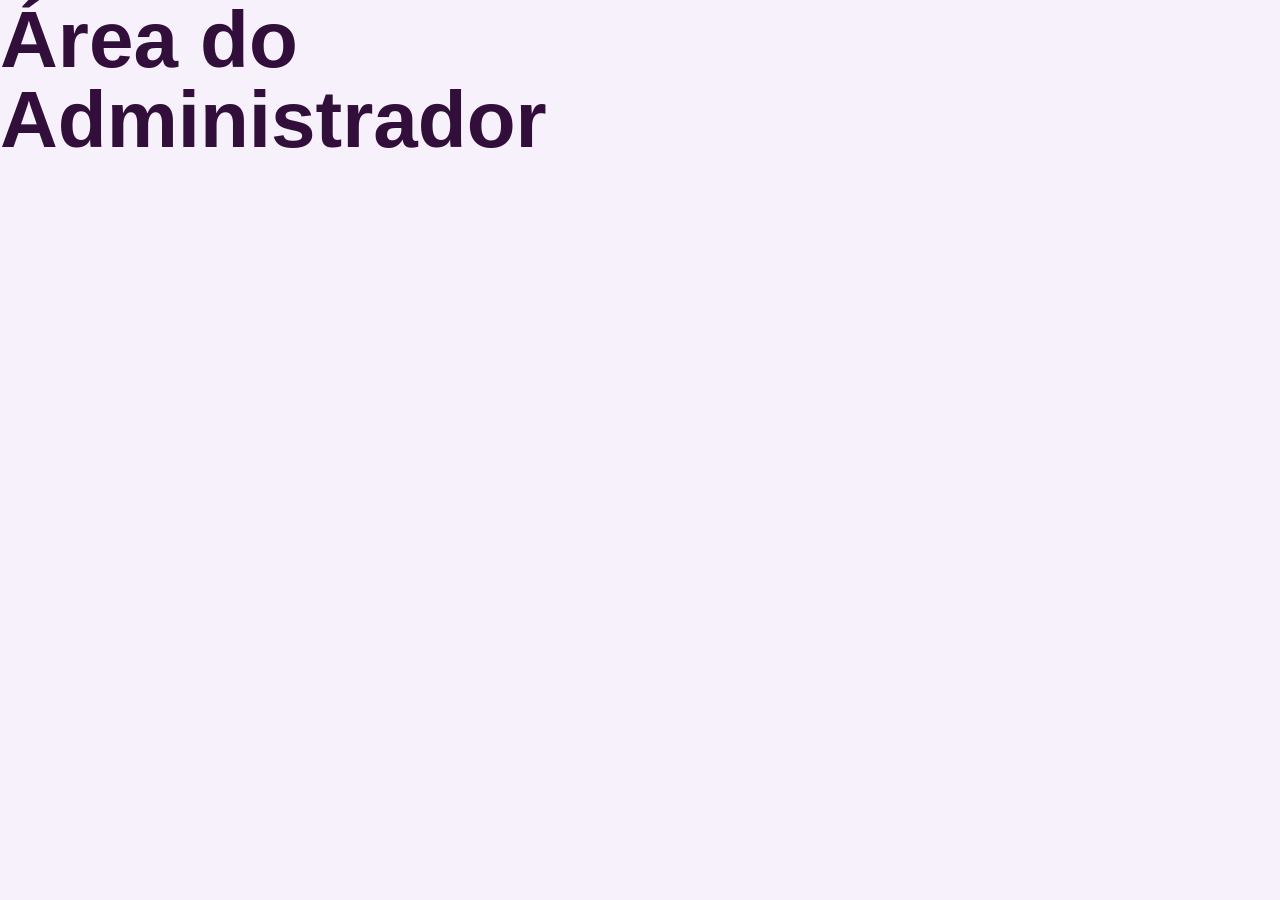
==== view/admin.html @ 0f307b56 "Commit site" ====
<!DOCTYPE html>
<html lang="en">
<head>
    <meta charset="UTF-8">
    <meta name="viewport" content="width=device-width, initial-scale=1.0">
    <link rel="stylesheet" href="../css/style.css">
    <meta http-equiv="refresh" content="5; url=../view/home.html">
    <title>Área do usuário</title>
</head>
<body>
        <section id="dashboard">
            <h1 style="display: flex; justify-self: center;">
            Área do Administrador</h1>
        </section>
</body>
</html>
---- css/style.css ----
/*ELEMENTOS GERAIS*/ 
* {
    font-family: Arial, Helvetica, sans-serif;
    margin: 0;
}
html {
  scroll-behavior: smooth;
}
body{
    background-color: #f7f1fc;
}
h1, h2, h3, h4, h5, p {
    color: #320e3b;
}
h1 {
    font-size: 5rem;
    width: 40vw;
    line-height: 1;
}
a {
    text-decoration: none;
    color: #320e3b;
}
h4 {
    padding-left: 5%;
    text-align: left;
    font-size: 1.25rem;
}
h5 {
    font-size: 1.25rem;
    position: relative;
    z-index: 4;
    padding-left: 5%;
}
p {
    font-size: 1.25rem;
}

/*SEÇÃO INÍCIO*/ 
#cabecalho {
    padding: 3%;
    display: flex;
    justify-content: space-between;
}
#menu {
    margin-top: 1%;
    width: 40vw;
    display: flex;
    justify-content: space-between;
}
#acesso {
    width: 10vw;
    height: 6vh;
    background-color: #dd1155;
    display: flex;
    align-items: center;
    justify-content: space-evenly;
    border-radius: 5vw;
}
#texto-inicio {
    width: 30vw;
    font-size: 1.5rem;
}
#principal {
    padding: 3%;
    padding-left: 8%;
    background-image: url(../img/onda_detalhe.png);
    background-repeat: no-repeat;
    background-size: 20vw 75vh;
    background-position: 0 25vh;
    position: relative;
    height: 85vh;
}

#layout1 {
    position: absolute;
    background-color: #dd1155;
    width: 35vw;
    height: 50vh;
    right: 30vw;
    top: 20vh;
    z-index: 1;
    border-radius: 100vw 0vw 0vw 0vw;
}
#layout2 {
    background-color: #8f1eae;
    width: 40vw;
    height: 105vh;
    right: 0vw;
    top: -20vh;
    z-index: 2;
    border-radius: 100vw 100vw 0vw 0vw;
    position: absolute;
}
#shape_app {
    position: absolute;
    width: 55vw;
    height: 70vh;
    right: 0;
    top: 15vh;
}
#img1_inicio {
    z-index: 3;
    position: absolute;
    display: flex;
    right: 12vw;
    width: 30%;
}
#layout3 {
    position: absolute;
    z-index: 3;
    width: 10vw;
    height: 20vh;
    background-color: #f7f1fc;
    border-radius: 100vw;
    top: 25vh;
    right: 35vw;
    display: flex;
    flex-direction: column;
    justify-content: space-evenly;
    align-items: center;
}
#layout3 p{
    text-align: center;
}

/*SEÇÃO SOBRE*/

#sobre {
    position: relative;
    z-index: 4;
    top: -45vh;
    background-color: #f7f1fc;
    width: 85vw;
    display: flex;
    flex-direction: column;
    justify-self: center;
    border-radius: 5vw;
    border: #320e3b solid 1px;
    background-image: url(../img/sobre_fundo.png);
    background-size: cover;
}
#conteudo_sobre p {
    width: 50%;
    text-align: justify;
    padding: 5%;
}
#conteudo_sobre img {
    width: 30vw;
    position: absolute;
    right: 5vw;
    top: 10vh;
}
.telas {
    width: 70vw;
    display: flex;
    align-items: center;
    justify-content: space-between;
    justify-self: center;
}
.telas img {
    width: 15vw;
    padding-top: 5%;
}
.telas p {
    text-align: center;
    padding-top: 5%;
}
#tela1 {
    padding-top: 5%;
}
h5 {
    text-align: center;
    padding: 10%;
}
#tela2 {
    padding-left: 5%;
}
#tela3 {
    padding-right: 5%;
}
#conteudo_dispositivo {
    display: flex;
    justify-content: space-evenly;
}
#texto_dispositivo {
    width: 30vw;
    text-align: justify;
    padding-top: 10%;
}
footer {
    background-color: #4d065f;
    height: 15vh;
    margin-top: -40vh;
    display: flex;
    justify-content: space-around;
    align-items: center;
}
h6, footer p{
    font-size: 1rem;
    color: #dabef2;
}


/*TELA OLYMPE*/

#olympe-conteudo {
    width: 85vw;
    display: flex;
    flex-direction: column;
    justify-self: center;
    align-items: center;
    border-radius: 5vw;
    border: #320e3b solid 1px;
    margin-bottom: 2%;
}
#olympe-conteudo p {
    width: 80%;
    text-align: justify;
}

/*TELA LOGIN*/
.pagina-login {
    background-color: #fff;
    margin: 2%;
    border: #320e3b 2px solid;
    display: flex;
    justify-self: center;
    border-radius: 3vw;
    width: 80vw;
    height: 90vh;
}

.pagina-login img {
    height: 85vh;
    width: 40vw;
    border-radius: 3vw;
    padding: 1%;
    
}
#conteudo-login {
    display: flex;
    justify-content: space-around;
}
#formulario-login input {
    border-radius: 2vw;
    background-color: #fff;
    width: 30vw;
    font-size: 1rem;
    padding: 2%;
    border: #320e3b solid 1px;
}
#formulario-login button {
    border-radius: 2vw;
    background-color: #4d065f;
    width: 8vw;
    font-size: 1rem;
    padding: 2%;
    border: #320e3b solid 1px;
    color: #f7f1fc;
    cursor: pointer;
}
#formulario-login {
    display: flex;
    flex-direction: column;
    align-items: center;
}

/*TELA DE USUÁRIO*/
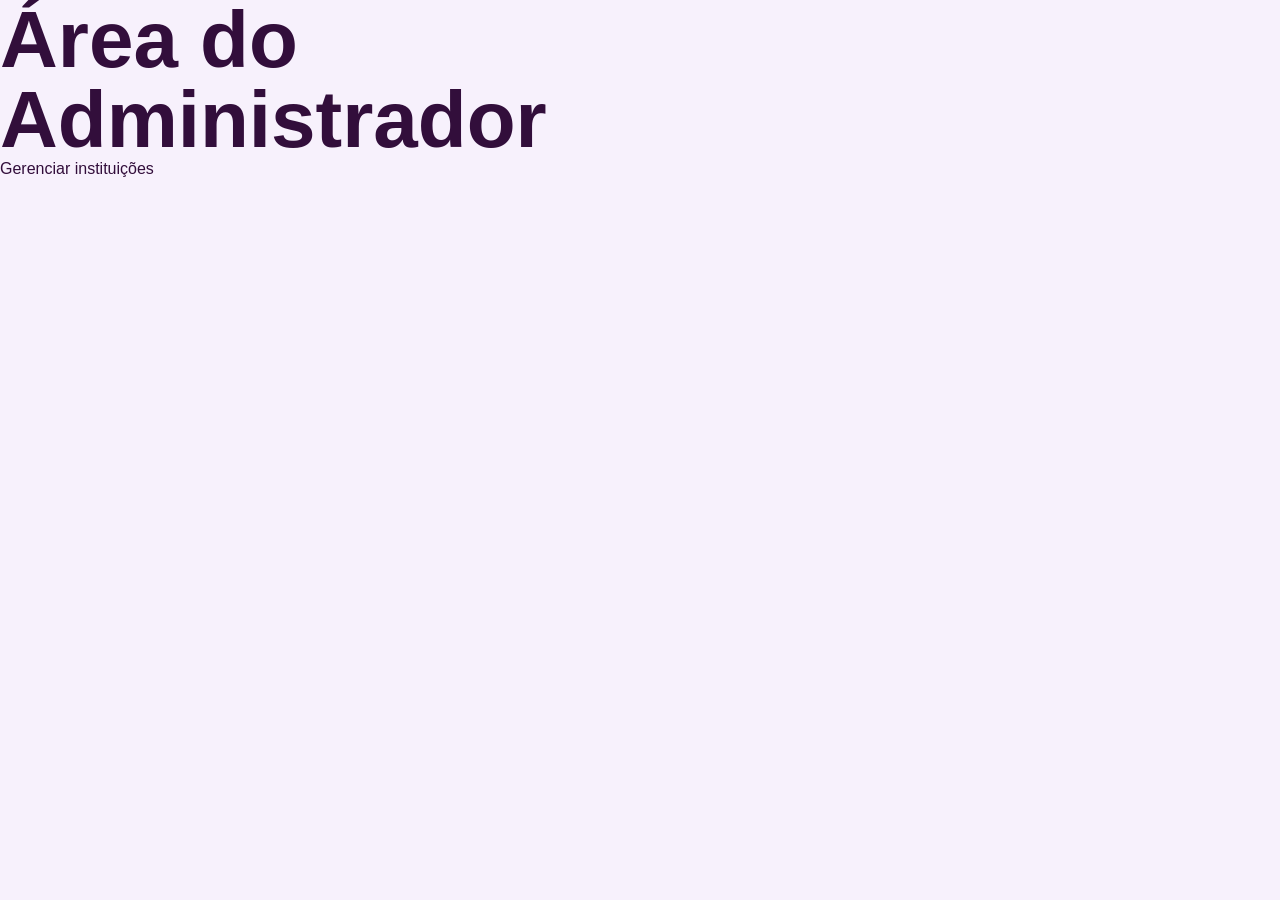
==== commit 3af10e7c: "Login" ====
--- a/view/admin.html
+++ b/view/admin.html
@@ -4,13 +4,13 @@
     <meta charset="UTF-8">
     <meta name="viewport" content="width=device-width, initial-scale=1.0">
     <link rel="stylesheet" href="../css/style.css">
-    <meta http-equiv="refresh" content="5; url=../view/home.html">
     <title>Área do usuário</title>
 </head>
 <body>
         <section id="dashboard">
             <h1 style="display: flex; justify-self: center;">
             Área do Administrador</h1>
+            <a href="instituicoes.html">Gerenciar instituições</a>
         </section>
 </body>
 </html>
--- a/css/style.css
+++ b/css/style.css
@@ -242,7 +242,7 @@
     display: flex;
     justify-content: space-around;
 }
-#formulario-login input {
+#formulario-login input{
     border-radius: 2vw;
     background-color: #fff;
     width: 30vw;
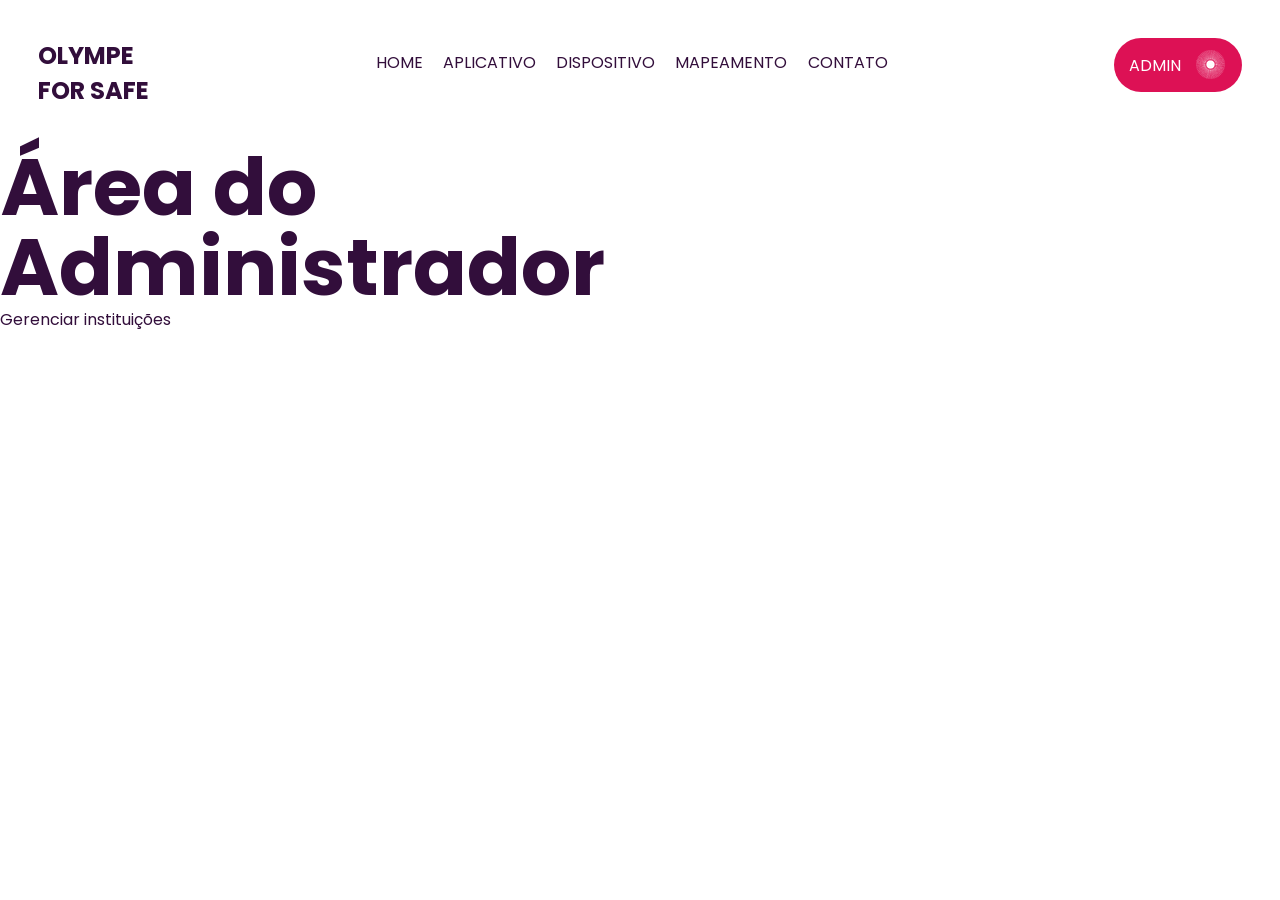
==== commit 7cf578ca: "Tela do usuário" ====
--- a/view/admin.html
+++ b/view/admin.html
@@ -4,9 +4,27 @@
     <meta charset="UTF-8">
     <meta name="viewport" content="width=device-width, initial-scale=1.0">
     <link rel="stylesheet" href="../css/style.css">
-    <title>Área do usuário</title>
+    <title>Área de gerenciamento</title>
 </head>
 <body>
+
+        <section id="inicio">
+        <div id="cabecalho">
+            <h2>OLYMPE <br/>
+                FOR SAFE</h2>
+            <nav id="menu"> 
+                <a href="../index.html" class="link-cabecalho">HOME</a>
+                <a href="#aplicativo" class="link-cabecalho">APLICATIVO</a>
+                <a href="#dispositivo" class="link-cabecalho">DISPOSITIVO</a>
+                <a href="#" class="link-cabecalho">MAPEAMENTO</a>
+                <a href="#contato" class="link-cabecalho">CONTATO</a>
+            </nav>
+            <div id="acesso">
+                <a href="view/login.html" style="color: #ffff" class="link-cabecalho">ADMIN</a>
+                <img src="../img/sol_detalhe.png" alt="detalhe">
+            </div>
+        </div>
+
         <section id="dashboard">
             <h1 style="display: flex; justify-self: center;">
             Área do Administrador</h1>
--- a/css/style.css
+++ b/css/style.css
@@ -1,16 +1,22 @@
 /*ELEMENTOS GERAIS*/ 
+@import url('https://fonts.googleapis.com/css2?family=Poppins:wght@400;500;600;700;800&display=swap');
 * {
-    font-family: Arial, Helvetica, sans-serif;
+    font-family: 'Poppins', sans-serif;
     margin: 0;
 }
 html {
   scroll-behavior: smooth;
 }
 body{
-    background-color: #f7f1fc;
-}
-h1, h2, h3, h4, h5, p {
+    background-color: #ffffff;
+}
+h1,h2, h3, h5, p {
     color: #320e3b;
+}
+h4 {
+    color: #45106b;
+    font-size: 2.5rem;
+    font-weight: 800;
 }
 h1 {
     font-size: 5rem;
@@ -20,11 +26,6 @@
 a {
     text-decoration: none;
     color: #320e3b;
-}
-h4 {
-    padding-left: 5%;
-    text-align: left;
-    font-size: 1.25rem;
 }
 h5 {
     font-size: 1.25rem;
@@ -66,7 +67,7 @@
     padding-left: 8%;
     background-image: url(../img/onda_detalhe.png);
     background-repeat: no-repeat;
-    background-size: 20vw 75vh;
+    background-size: 20vw 60vh;
     background-position: 0 25vh;
     position: relative;
     height: 85vh;
@@ -85,7 +86,7 @@
 #layout2 {
     background-color: #8f1eae;
     width: 40vw;
-    height: 105vh;
+    height: 90vh;
     right: 0vw;
     top: -20vh;
     z-index: 2;
@@ -129,16 +130,17 @@
 #sobre {
     position: relative;
     z-index: 4;
-    top: -45vh;
-    background-color: #f7f1fc;
-    width: 85vw;
+    background-color: #ffffff;
     display: flex;
     flex-direction: column;
     justify-self: center;
-    border-radius: 5vw;
-    border: #320e3b solid 1px;
-    background-image: url(../img/sobre_fundo.png);
-    background-size: cover;
+    width: 80%;
+    border: #320e3b 1px solid;
+    border-radius: 5vh;
+    margin-top: -15vh;
+}
+#conteudo_sobre {
+    display: flex;
 }
 #conteudo_sobre p {
     width: 50%;
@@ -147,38 +149,283 @@
 }
 #conteudo_sobre img {
     width: 30vw;
-    position: absolute;
     right: 5vw;
     top: 10vh;
 }
-.telas {
-    width: 70vw;
-    display: flex;
-    align-items: center;
-    justify-content: space-between;
+
+/*FUNCIONAMENTO DO APP*/
+
+#telas {
+    display: flex;
+    justify-content: center;
+    align-items: stretch;
+    gap: 3%;
+}
+.btn-telas{
+    width: 18vw;
+    height: 50vh;
+    border-radius: 10%;
+    border: none;
+    background-color: #ffff;
+    box-shadow: 0 12px 30px rgba(35, 20, 60, 0.13);
+    transition: transform 0.3s ease,
+                box-shadow 0.3s ease;
+    box-sizing: border-box;
+}
+.btn-telas:hover {
+    transform: translateY(-7px);
+    box-shadow: 0 18px 35px rgba(35, 20, 60, 0.17);
+}
+.btn-telas p {
+    width: 90%;
     justify-self: center;
-}
-.telas img {
-    width: 15vw;
-    padding-top: 5%;
-}
-.telas p {
     text-align: center;
-    padding-top: 5%;
-}
-#tela1 {
-    padding-top: 5%;
+    padding: 0%;
+}
+.icon-box {
+    padding: 10%;
+    background-color: #f8f5fc;
+    border-radius: 15%;
+
+    display: flex;
+    align-items: center;
+    justify-self: center;
+
+    margin: 15%;
 }
 h5 {
     text-align: center;
     padding: 10%;
 }
-#tela2 {
-    padding-left: 5%;
-}
-#tela3 {
-    padding-right: 5%;
-}
+
+/*EXPERIMENTE*/
+
+/* SEÇÃO PRINCIPAL */
+.experimente {
+    width: 100%;
+    padding: 90px 5%;
+    position: relative;
+    overflow: hidden;
+    box-sizing: border-box;
+}
+
+/* DETALHES DO FUNDO */
+.experimente::before {
+    content: "";
+    position: absolute;
+    width: 400px;
+    height: 400px;
+    background: #e9d5f7;
+    border-radius: 100%;
+    left: -150px;
+    opacity: 0.5;
+}
+
+.experimente::after {
+    content: "";
+    position: absolute;
+    width: 350px;
+    height: 350px;
+    background: #e8c9f5;
+    border-radius: 50%;
+    bottom: 45vh;
+    right: -100px;
+    opacity: 0.5;
+}
+
+/* CABEÇALHO */
+.experimente-header {
+    text-align: center;
+    position: relative;
+    z-index: 2;
+    margin-bottom: 50px;
+}
+
+.tag {
+    display: inline-block;
+    background: #ead9f5;
+    color: #59359b;
+    padding: 1vh 1.5vw;
+    border-radius: 15vw;
+    font-size: 0.85rem;
+    font-weight: 700;
+    margin-bottom: 2%;
+}
+
+.experimente-header h2 {
+    color: #45106b;
+    font-size: 2.5rem;
+    font-weight: 800;
+    margin: 0 0 12px;
+}
+
+.experimente-header p {
+    color: #443653;
+    font-size: 18px;
+    max-width: 650px;
+    margin: auto;
+    line-height: 1.6;
+}
+
+/* ÁREA DOS CARDS */
+.experimente-content {
+    max-width: 1250px;
+    margin: auto;
+    display: flex;
+    align-items: center;
+    justify-content: center;
+    gap: 25px;
+    position: relative;
+    z-index: 2;
+}
+
+/* CARDS */
+.qr-card {
+    background: rgba(255,255,255,0.95);
+    border-radius: 30px;
+    padding: 35px;
+    flex: 1;
+    min-width: 0;
+    min-height: 390px;
+    box-shadow: 0 12px 35px rgba(70,30,100,0.10);
+    transition: 0.3s ease;
+    box-sizing: border-box;
+}
+
+.qr-card:hover {
+    transform: translateY(-6px);
+    box-shadow: 0 18px 40px rgba(70,30,100,0.16);
+}
+
+/* INFORMAÇÕES DOS CARDS */
+.qr-info {
+    display: flex;
+    align-items: center;
+    gap: 20px;
+    margin-bottom: 30px;
+}
+
+.qr-icon {
+    width: 100px;
+    height: 100px;
+    flex-shrink: 0;
+    background: #f0e2fa;
+    color: #54117c;
+    border-radius: 28px;
+    display: flex;
+    align-items: center;
+    justify-content: center;
+    font-size: 55px;
+    font-weight: 700;
+}
+
+.qr-info h3 {
+    color: #40105e;
+    font-size: 25px;
+    margin: 0 0 8px;
+    font-weight: 700;
+}
+
+.qr-info p {
+    color: #443653;
+    font-size: 16px;
+    line-height: 1.5;
+    margin: 0;
+}
+
+/* ÁREA DOS QR CODES */
+.qr-bottom {
+    display: flex;
+    align-items: center;
+}
+
+/* IMAGEM QR CODE */
+.qr-image img {
+    display: block;
+    width: 12vw;
+    height: 20vh;
+    object-fit: contain;
+}
+
+/* PASSOS */
+.qr-steps {
+    border-left: 2px solid #e2c9f0;
+    padding-left: 2vw;
+}
+
+.qr-steps p {
+    color: #443653;
+    font-size: 15px;
+    line-height: 1.5;
+    margin: 12px 0;
+}
+
+.qr-steps span {
+    display: inline-flex;
+    align-items: center;
+    justify-content: center;
+    width: 27px;
+    height: 27px;
+    border-radius: 50%;
+    background: #9141c2;
+    color: white;
+    font-size: 13px;
+    font-weight: 700;
+    margin-right: 8px;
+}
+
+/* CELULAR DECORATIVO */
+.phone-decoration {
+    width: 13.5vw;
+    height: 55vh;
+    background: #21152d;
+    border: 0.75vh solid #21152d;
+    border-radius: 5vh;
+    padding: 1vh;
+    transform: rotate(8deg);
+    box-shadow: 0 2vw 5vw rgba(40,10,60,0.25);
+    flex-shrink: 0;
+    box-sizing: border-box;
+}
+
+.phone-screen {
+    width: 100%;
+    height: 100%;
+    background: linear-gradient(
+        160deg,
+        #fffaff,
+        #f3e5fa
+    );
+    border-radius: 2vw;
+    overflow: hidden;
+    position: relative;
+    display: flex;
+    align-items: center;
+    justify-content: center;
+}
+
+/* ONDAS DO CELULAR */
+.phone-waves {
+    position: absolute;
+    bottom: 0;
+    left: 0;
+    width: 100%;
+    height: 15vh;
+    background: linear-gradient(
+        135deg,
+        #d65bb8,
+        #9b4bc8,
+        #d9a6ed
+    );
+    clip-path: polygon(
+        0 40%, 30% 20%, 60% 50%,
+        100% 15%, 100% 100%, 0 100%
+    );
+    opacity: 0.85;
+}
+
+/*DISPOSITIVO*/
+
 #conteudo_dispositivo {
     display: flex;
     justify-content: space-evenly;
@@ -190,15 +437,14 @@
 }
 footer {
     background-color: #4d065f;
-    height: 15vh;
-    margin-top: -40vh;
+    height: 10vh;
     display: flex;
     justify-content: space-around;
     align-items: center;
 }
 h6, footer p{
     font-size: 1rem;
-    color: #dabef2;
+    color: #ffffff;
 }
 
 
@@ -266,5 +512,217 @@
     align-items: center;
 }
 
-/*TELA DE USUÁRIO*/
-
+
+/* TELA MINHAS DENÚNCIAS */
+
+.pagina-denuncias {
+    min-height: 100vh;
+    background-color: #f7f1fc;
+}
+
+.cabecalho-denuncias {
+    padding: 25px 7%;
+    display: flex;
+    justify-content: space-between;
+    align-items: center;
+    border-bottom: 1px solid #e5d9ed;
+    background-color: #fff;
+}
+
+.logo-denuncias {
+    font-size: 1.3rem;
+    font-weight: bold;
+    color: #4d065f;
+}
+
+.cabecalho-denuncias nav a {
+    font-size: 0.95rem;
+    color: #4d065f;
+}
+
+.cabecalho-denuncias nav a:hover {
+    color: #dd1155;
+}
+
+.conteudo-denuncias {
+    width: 85%;
+    max-width: 1000px;
+    margin: 60px auto;
+}
+
+.introducao-denuncias {
+    margin-bottom: 45px;
+}
+
+.subtitulo-denuncias {
+    color: #dd1155;
+    font-size: 0.8rem;
+    font-weight: bold;
+    letter-spacing: 2px;
+}
+
+.introducao-denuncias h1 {
+    width: 100%;
+    font-size: 2.5rem;
+    margin: 12px 0;
+    line-height: 1.2;
+}
+
+.introducao-denuncias p {
+    font-size: 1rem;
+    line-height: 1.6;
+    color: #65576a;
+    max-width: 600px;
+}
+
+.lista-denuncias {
+    background-color: #fff;
+    border: 1px solid #eadff0;
+    border-radius: 18px;
+    padding: 30px;
+}
+
+.titulo-lista-denuncias {
+    display: flex;
+    justify-content: space-between;
+    align-items: center;
+    gap: 15px;
+    margin-bottom: 25px;
+}
+
+.titulo-lista-denuncias h2 {
+    font-size: 1.35rem;
+}
+
+#quantidade-denuncias {
+    color: #806c88;
+    font-size: 0.9rem;
+}
+
+.cartao-denuncia {
+    border: 1px solid #eadff0;
+    border-radius: 12px;
+    padding: 22px;
+    margin-bottom: 15px;
+    transition: box-shadow 0.2s;
+}
+
+.cartao-denuncia:last-child {
+    margin-bottom: 0;
+}
+
+.cartao-denuncia:hover {
+    box-shadow: 0 4px 15px rgba(50, 14, 59, 0.08);
+}
+
+.cabecalho-cartao-denuncia {
+    display: flex;
+    justify-content: space-between;
+    align-items: center;
+    gap: 12px;
+    margin-bottom: 15px;
+}
+
+.cabecalho-cartao-denuncia h3 {
+    font-size: 1.1rem;
+}
+
+.status-denuncia {
+    padding: 7px 12px;
+    border-radius: 20px;
+    font-size: 0.78rem;
+    font-weight: bold;
+    white-space: nowrap;
+}
+
+.status-pendente {
+    color: #946000;
+    background-color: #fff2cc;
+}
+
+.status-em-analise {
+    color: #59429b;
+    background-color: #eee8ff;
+}
+
+.status-resolvida {
+    color: #247348;
+    background-color: #e0f5e8;
+}
+
+.status-arquivada {
+    color: #65576a;
+    background-color: #eee9f0;
+}
+
+.informacao-denuncia {
+    color: #65576a;
+    font-size: 0.95rem;
+    line-height: 1.7;
+    margin-bottom: 5px;
+    overflow-wrap: anywhere;
+}
+
+.informacao-denuncia strong {
+    color: #320e3b;
+}
+
+.mensagem-vazia,
+.mensagem-carregamento {
+    text-align: center;
+    color: #806c88;
+    font-size: 1rem;
+    padding: 30px 10px;
+    line-height: 1.6;
+}
+
+
+/* MENU DA CONTA DA USUÁRIA AUTENTICADA */
+#acesso.acesso-logado {
+    position: relative;
+    width: auto;
+    min-width: 10vw;
+    padding: 0 1.2rem;
+    gap: 0.8rem;
+}
+.menu-conta {
+    position: relative;
+    color: #fff;
+}
+.menu-conta summary {
+    color: #fff;
+    cursor: pointer;
+    list-style: none;
+    font-weight: 600;
+    white-space: nowrap;
+}
+.menu-conta summary::-webkit-details-marker { display: none; }
+.menu-conta summary::after { content: ' ▾'; font-size: 0.8em; }
+.opcoes-conta {
+    position: absolute;
+    z-index: 20;
+    top: calc(100% + 0.8rem);
+    right: 0;
+    min-width: 180px;
+    padding: 0.45rem;
+    display: flex;
+    flex-direction: column;
+    background: #fff;
+    border-radius: 12px;
+    box-shadow: 0 8px 24px rgba(50, 14, 59, 0.18);
+}
+.opcoes-conta a, .opcoes-conta button {
+    display: block;
+    padding: 0.7rem 0.8rem;
+    border: 0;
+    border-radius: 8px;
+    background: transparent;
+    color: #320e3b;
+    text-align: left;
+    text-decoration: none;
+    font: inherit;
+    cursor: pointer;
+}
+.opcoes-conta a:hover, .opcoes-conta button:hover {
+    background: #f8eaf1;
+}
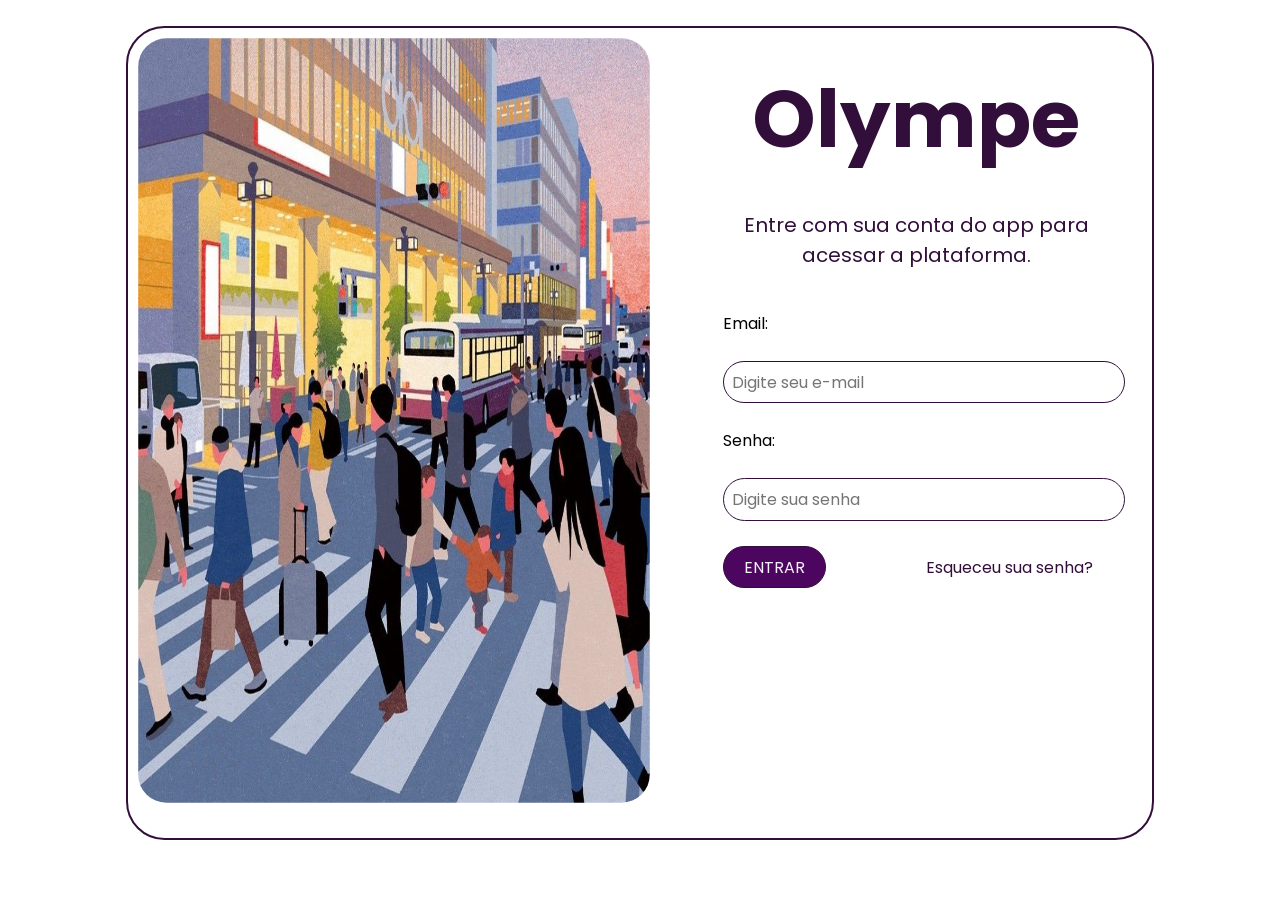
==== commit a4869a5a: "Equipe Olympe" ====
--- a/view/admin.html
+++ b/view/admin.html
@@ -1,34 +1,77 @@
 <!DOCTYPE html>
-<html lang="en">
+<html lang="pt-BR">
 <head>
     <meta charset="UTF-8">
     <meta name="viewport" content="width=device-width, initial-scale=1.0">
+
     <link rel="stylesheet" href="../css/style.css">
-    <title>Área de gerenciamento</title>
+
+    <title>Área de gerenciamento | Olympe for Safe</title>
 </head>
+
 <body>
 
-        <section id="inicio">
+    <section id="inicio">
+
         <div id="cabecalho">
+
             <h2>OLYMPE <br/>
-                FOR SAFE</h2>
-            <nav id="menu"> 
+                FOR SAFE
+            </h2>
+
+            <nav id="menu">
                 <a href="../index.html" class="link-cabecalho">HOME</a>
-                <a href="#aplicativo" class="link-cabecalho">APLICATIVO</a>
-                <a href="#dispositivo" class="link-cabecalho">DISPOSITIVO</a>
-                <a href="#" class="link-cabecalho">MAPEAMENTO</a>
-                <a href="#contato" class="link-cabecalho">CONTATO</a>
+                <a href="../index.html#aplicativo" class="link-cabecalho">APLICATIVO</a>
+                <a href="../index.html#dispositivo" class="link-cabecalho">DISPOSITIVO</a>
+                <a href="mapeamento.html" class="link-cabecalho">MAPEAMENTO</a>
+                <a href="../index.html#contato" class="link-cabecalho">CONTATO</a>
             </nav>
+
             <div id="acesso">
-                <a href="view/login.html" style="color: #ffff" class="link-cabecalho">ADMIN</a>
-                <img src="../img/sol_detalhe.png" alt="detalhe">
+                <a href="#" id="link-admin" class="link-cabecalho">ADMIN</a>
+                <img src="../img/sol_detalhe.png" alt="Detalhe decorativo">
             </div>
+
         </div>
 
         <section id="dashboard">
+
             <h1 style="display: flex; justify-self: center;">
-            Área do Administrador</h1>
-            <a href="instituicoes.html">Gerenciar instituições</a>
+                Área do Administrador
+            </h1>
+
+            <div class="opcoes-admin">
+
+                <a href="instituicoes.html" class="botao-admin">
+                    Gerenciar instituições
+                </a>
+
+                <a href="denuncias-admin.html" class="botao-admin">
+                    Gerenciar relatos
+                </a>
+
+                <a href="funcionarios.html" class="botao-admin">
+                    Gerenciar funcionários
+                </a>
+
+            </div>
+
         </section>
+
+    </section>
+
+    <script src="../js/auth.js"></script>
+    <script src="../js/menu-usuario.js"></script>
+
+    <script>
+        // Protege esta página no frontend
+        if (!estaLogado()) {
+            window.location.href = "login.html";
+        } else if (!admin()) {
+            alert("Acesso permitido somente para administradores.");
+            window.location.href = "../index.html";
+        }
+    </script>
+
 </body>
 </html>
--- a/css/style.css
+++ b/css/style.css
@@ -436,8 +436,12 @@
     padding-top: 10%;
 }
 footer {
+    bottom: 0;
+    left: 0;
+    width: 100%;
+    height: 10vh;
+    z-index: 1000;
     background-color: #4d065f;
-    height: 10vh;
     display: flex;
     justify-content: space-around;
     align-items: center;
@@ -511,6 +515,120 @@
     flex-direction: column;
     align-items: center;
 }
+
+
+/* RECUPERAÇÃO DE SENHA */
+
+.pagina-recuperacao {
+    min-height: 90vh;
+    height: auto;
+    align-items: center;
+}
+
+.pagina-recuperacao #conteudo-login {
+    width: 100%;
+    align-items: center;
+}
+
+.pagina-recuperacao #conteudo-login img {
+    object-fit: cover;
+}
+
+.pagina-recuperacao #formulario-login {
+    width: 50%;
+    padding: 3%;
+    box-sizing: border-box;
+}
+
+.pagina-recuperacao #formulario-login section {
+    width: 100%;
+}
+
+.pagina-recuperacao #formulario-login h1 {
+    color: #320e3b;
+    font-size: 2rem;
+}
+
+.pagina-recuperacao #formulario-login p {
+    color: #4b4050;
+    line-height: 1.6;
+}
+
+.pagina-recuperacao #formulario-login input {
+    width: 100%;
+    box-sizing: border-box;
+    padding: 12px 16px;
+    border-radius: 15px;
+    margin-top: 5px;
+    margin-bottom: 5px;
+}
+
+.pagina-recuperacao #formulario-login button {
+    width: 100%;
+    padding: 12px;
+    border-radius: 15px;
+    margin-top: 5px;
+    margin-bottom: 5px;
+    font-weight: bold;
+    transition: 0.3s;
+}
+
+.pagina-recuperacao #formulario-login button:hover {
+    background-color: #6b1680;
+}
+
+.pagina-recuperacao #formulario-login a {
+    color: #4d065f;
+    text-decoration: none;
+}
+
+.pagina-recuperacao #formulario-login a:hover {
+    text-decoration: underline;
+}
+
+/* Mensagens */
+.pagina-recuperacao #mensagem-email,
+.pagina-recuperacao #mensagem-codigo,
+.pagina-recuperacao #mensagem-senha {
+    text-align: center;
+    font-weight: bold;
+    margin-top: 15px;
+}
+
+/* Responsividade para celulares */
+@media (max-width: 768px) {
+
+    .pagina-recuperacao {
+        width: 95vw;
+        height: auto;
+        min-height: 90vh;
+        margin: 2%;
+        padding: 10px;
+        box-sizing: border-box;
+    }
+
+    .pagina-recuperacao #conteudo-login {
+        flex-direction: column;
+        align-items: center;
+    }
+
+    .pagina-recuperacao #conteudo-login img {
+        width: 90%;
+        height: 30vh;
+        padding: 0;
+        border-radius: 20px;
+    }
+
+    .pagina-recuperacao #formulario-login {
+        width: 100%;
+        padding: 5%;
+    }
+
+    .pagina-recuperacao #formulario-login h1 {
+        font-size: 1.6rem;
+    }
+}
+
 
 
 /* TELA MINHAS DENÚNCIAS */
@@ -726,3 +844,1111 @@
 .opcoes-conta a:hover, .opcoes-conta button:hover {
     background: #f8eaf1;
 }
+
+img {
+    max-width: 100%;
+    height: auto;
+}
+
+#sobre,
+#olympe-conteudo,
+.pagina-login {
+    margin-left: auto;
+    margin-right: auto;
+}
+
+#sobre {
+    justify-self: auto;
+}
+
+#olympe-conteudo {
+    justify-self: auto;
+}
+
+#conteudo_sobre {
+    align-items: center;
+    justify-content: center;
+    gap: 2rem;
+}
+
+#conteudo_sobre img {
+    display: block;
+    object-fit: contain;
+    margin: auto;
+}
+
+#telas {
+    flex-wrap: wrap;
+    align-items: stretch;
+}
+
+.btn-telas {
+    display: flex;
+    flex-direction: column;
+    align-items: center;
+    justify-content: flex-start;
+}
+
+.btn-telas p {
+    margin: 0 auto;
+}
+
+.icon-box {
+    display: block;
+    width: min(10vw, 150px);
+    height: auto;
+    box-sizing: border-box;
+    margin: 1.5rem auto;
+}
+
+#aplicativo > a {
+    margin-left: auto;
+    margin-right: auto;
+    justify-content: center;
+    box-sizing: border-box;
+}
+
+#conteudo_dispositivo {
+    align-items: center;
+    gap: 3rem;
+}
+
+#texto_dispositivo {
+    box-sizing: border-box;
+}
+
+.experimente-content {
+    flex-wrap: wrap;
+}
+
+.qr-card {
+    min-width: 280px;
+}
+
+.qr-bottom {
+    gap: 1rem;
+    justify-content: center;
+}
+
+.qr-image img {
+    width: clamp(110px, 12vw, 190px);
+    height: auto;
+    aspect-ratio: 1 / 1;
+}
+
+.phone-decoration {
+    width: clamp(150px, 13.5vw, 230px);
+}
+
+footer {
+    box-sizing: border-box;
+    padding: 1rem 3%;
+    height: auto;
+    min-height: 10vh;
+}
+
+/* MENU DINÂMICO DA USUÁRIA */
+
+#menu-usuario {
+    position: relative;
+    display: flex;
+    align-items: center;
+    justify-content: center;
+    width: 100%;
+}
+
+#link-acesso {
+    color: #ffffff;
+}
+
+#btn-menu-usuario {
+    border: none;
+    background: transparent;
+    color: #ffffff;
+    font-family: inherit;
+    font-size: 1rem;
+    font-weight: bold;
+    cursor: pointer;
+    display: flex;
+    align-items: center;
+    gap: 8px;
+}
+
+.seta-menu {
+    font-size: 0.7rem;
+}
+
+#dropdown-usuario {
+    position: absolute;
+    top: calc(100% + 12px);
+    right: 0;
+    width: 220px;
+    background-color: #ffffff;
+    border-radius: 12px;
+    box-shadow: 0 4px 15px rgba(0, 0, 0, 0.15);
+    overflow: hidden;
+    z-index: 1000;
+    display: flex;
+    flex-direction: column;
+}
+
+#dropdown-usuario a,
+#dropdown-usuario button {
+    display: block;
+    padding: 14px 16px;
+    text-decoration: none;
+    color: #333333;
+    background-color: #ffffff;
+    border: none;
+    text-align: left;
+    font-family: inherit;
+    font-size: 0.95rem;
+    cursor: pointer;
+    width: 100%;
+}
+
+#dropdown-usuario a:hover,
+#dropdown-usuario button:hover {
+    background-color: #fce4ec;
+    color: #dd1155;
+}
+
+#dropdown-usuario button {
+    border-top: 1px solid #eeeeee;
+    color: #dd1155;
+    font-weight: bold;
+}
+
+/* Respeita o atributo hidden */
+#btn-menu-usuario[hidden],
+#dropdown-usuario[hidden] {
+    display: none !important;
+}
+
+
+
+
+/* Minha conta - visualização e edição */
+
+.pagina-conta [hidden] {
+    display: none !important;
+}
+
+.dados-conta {
+    display: flex;
+    flex-direction: column;
+    gap: 20px;
+    margin: 25px 0;
+}
+
+.item-dado {
+    padding-bottom: 12px;
+    border-bottom: 1px solid #e5e5e5;
+}
+
+.item-dado strong {
+    display: block;
+    margin-bottom: 6px;
+    color: #666;
+    font-size: 14px;
+}
+
+.item-dado p {
+    margin: 0;
+    font-size: 16px;
+    color: #333;
+    overflow-wrap: anywhere;
+}
+
+.botoes-conta {
+    display: flex;
+    flex-wrap: wrap;
+    gap: 12px;
+    margin-top: 20px;
+}
+
+.botoes-conta button {
+    flex: 1;
+    min-width: 130px;
+}
+
+#btn-cancelar-edicao {
+    background: #eeeeee;
+    color: #333333;
+}
+
+#mensagem-conta {
+    margin: 15px 0;
+    overflow-wrap: anywhere;
+}
+
+#mensagem-conta:empty {
+    display: none;
+}
+
+.mensagem-sucesso {
+    color: #237a3b;
+    padding: 10px 0;
+}
+
+.mensagem-erro {
+    color: #b42318;
+    padding: 10px 0;
+}
+
+@media (max-width: 480px) {
+    .botoes-conta {
+        flex-direction: column;
+    }
+
+    .botoes-conta button {
+        width: 100%;
+    }
+}
+
+
+
+/* ===== MINHA CONTA - ESTRUTURA DA PÁGINA ===== */
+
+body.pagina-conta {
+    min-height: 100vh;
+    margin: 0;
+    background: #f8f5fa;
+    font-family: Arial, sans-serif;
+    color: #35103f;
+}
+
+.pagina-conta .cabecalho-conta {
+    display: flex;
+    justify-content: space-between;
+    align-items: center;
+    padding: 22px 6%;
+    background: #ffffff;
+    box-shadow: 0 2px 8px rgba(0, 0, 0, 0.06);
+}
+
+.pagina-conta .logo-conta {
+    text-decoration: none;
+    color: #35103f;
+    font-size: 20px;
+    font-weight: bold;
+}
+
+.pagina-conta .voltar-conta {
+    text-decoration: none;
+    color: #35103f;
+    font-size: 15px;
+}
+
+.pagina-conta .conteudo-conta {
+    width: 100%;
+    max-width: 650px;
+    margin: 50px auto;
+    padding: 0 20px;
+    box-sizing: border-box;
+}
+
+.pagina-conta .card-conta {
+    background: #ffffff;
+    padding: 35px;
+    border-radius: 18px;
+    box-shadow: 0 5px 25px rgba(53, 16, 63, 0.08);
+}
+
+.pagina-conta .card-conta h1 {
+    font-size: 32px;
+    margin: 0 0 12px;
+}
+
+.pagina-conta .descricao-conta {
+    font-size: 16px;
+    margin: 0 0 25px;
+    color: #6d5b72;
+}
+
+.pagina-conta .campo-conta {
+    display: flex;
+    flex-direction: column;
+    gap: 8px;
+    margin-bottom: 20px;
+}
+
+.pagina-conta .campo-conta label {
+    font-weight: bold;
+    font-size: 15px;
+}
+
+.pagina-conta .campo-conta input {
+    width: 100%;
+    box-sizing: border-box;
+    padding: 12px;
+    border: 1px solid #d8cbdc;
+    border-radius: 8px;
+    font-size: 16px;
+}
+
+.pagina-conta .campo-conta small {
+    color: #777;
+}
+
+.pagina-conta .card-conta button {
+    cursor: pointer;
+    border: none;
+    border-radius: 8px;
+    padding: 13px 20px;
+    background: #531b60;
+    color: white;
+    font-size: 16px;
+}
+
+.pagina-conta .card-conta button:hover {
+    background: #702980;
+}
+
+.pagina-conta .card-conta button:disabled {
+    opacity: 0.6;
+    cursor: wait;
+}
+
+.pagina-conta #btn-cancelar-edicao {
+    background: #e9e2ec;
+    color: #35103f;
+}
+
+.pagina-conta #btn-cancelar-edicao:hover {
+    background: #d9cddd;
+}
+
+.pagina-conta .botoes-conta {
+    display: flex;
+    gap: 12px;
+}
+
+.pagina-conta .botoes-conta button {
+    flex: 1;
+}
+
+@media (max-width: 600px) {
+    .pagina-conta .cabecalho-conta {
+        padding: 18px 5%;
+        gap: 15px;
+    }
+
+    .pagina-conta .logo-conta {
+        font-size: 16px;
+    }
+
+    .pagina-conta .conteudo-conta {
+        margin: 25px auto;
+    }
+
+    .pagina-conta .card-conta {
+        padding: 24px 20px;
+    }
+
+    .pagina-conta .card-conta h1 {
+        font-size: 27px;
+    }
+
+    .pagina-conta .botoes-conta {
+        flex-direction: column;
+    }
+}
+
+
+
+/* ===================================== */
+/* MAPEAMENTO COLABORATIVO - OLYMPE     */
+/* ===================================== */
+
+.pagina-mapeamento {
+    margin: 0;
+    padding: 35px 4%;
+    background: #ffffff;
+    color: #320e3b;
+    font-family: Arial, sans-serif;
+}
+
+#conteudo-mapeamento {
+    width: 100%;
+    max-width: 1250px;
+    margin: auto;
+}
+
+/* Cabeçalho */
+
+.cabecalho-mapeamento {
+    text-align: center;
+    margin-bottom: 25px;
+}
+
+.cabecalho-mapeamento h1 {
+    font-size: 2.6rem;
+    color: #320e3b;
+    margin: 0 0 8px;
+}
+
+.cabecalho-mapeamento h2 {
+    font-size: 1.5rem;
+    color: #4d065f;
+    margin: 0 0 15px;
+}
+
+.cabecalho-mapeamento p {
+    font-size: 1.05rem;
+    line-height: 1.6;
+    max-width: 750px;
+    margin: auto;
+}
+
+/* Aviso */
+
+.aviso-anonimato {
+    padding: 18px 22px;
+    margin-bottom: 25px;
+    border: 1px solid #d8c7df;
+    border-left: 4px solid #4d065f;
+    border-radius: 10px;
+    background-color: #ffffff;
+    line-height: 1.6;
+}
+
+.aviso-anonimato strong {
+    display: block;
+    color: #4d065f;
+    margin-bottom: 8px;
+}
+
+.aviso-anonimato p {
+    margin: 7px 0;
+}
+
+/* Duas folhas */
+
+.folhas-mapeamento {
+    display: grid;
+    grid-template-columns: 1fr 1fr;
+    gap: 25px;
+    align-items: stretch;
+}
+
+.folha {
+    background-color: #ffffff;
+    border: 1px solid #d8c7df;
+    border-radius: 12px;
+    padding: 28px;
+    min-width: 0;
+    box-sizing: border-box;
+}
+
+.folha h3 {
+    font-size: 1.35rem;
+    color: #4d065f;
+    margin: 0 0 25px;
+    padding-bottom: 12px;
+    border-bottom: 1px solid #e6dce9;
+}
+
+/* Campos */
+
+#form-denuncia label {
+    display: block;
+    font-weight: bold;
+    font-size: 0.95rem;
+    margin: 18px 0 8px;
+}
+
+#form-denuncia input[type="text"],
+#form-denuncia input[type="date"],
+#form-denuncia select,
+#form-denuncia textarea {
+    width: 100%;
+    box-sizing: border-box;
+    padding: 12px;
+    border: 1px solid #c9b9d0;
+    border-radius: 8px;
+    background: #ffffff;
+    color: #320e3b;
+    font-size: 1rem;
+    font-family: inherit;
+}
+
+#form-denuncia textarea {
+    min-height: 180px;
+    resize: vertical;
+}
+
+#form-denuncia input:focus,
+#form-denuncia select:focus,
+#form-denuncia textarea:focus {
+    outline: none;
+    border-color: #4d065f;
+    box-shadow: 0 0 0 2px rgba(77, 6, 95, 0.1);
+}
+
+.aviso-privacidade {
+    display: block;
+    margin-top: 8px;
+    font-size: 12px;
+    line-height: 1.5;
+    color: #666;
+}
+
+/* Orientação */
+
+.orientacao-relato {
+    border: 1px solid #e6dce9;
+    border-radius: 8px;
+    padding: 12px;
+    margin-top: 20px;
+    color: #62516a;
+    font-size: 0.9rem;
+    line-height: 1.5;
+}
+
+.orientacao-relato p {
+    margin: 0;
+}
+
+/* Mapa */
+
+.instrucao-mapa {
+    font-size: 0.92rem;
+    line-height: 1.5;
+    margin: 10px 0 15px;
+}
+
+#mapa {
+    width: 100%;
+    height: 420px;
+    border: 1px solid #c9b9d0;
+    border-radius: 10px;
+    overflow: hidden;
+}
+
+/* Botões */
+
+#btn-localizacao,
+#btn-enviar-denuncia {
+    width: 100%;
+    padding: 13px 16px;
+    margin-top: 18px;
+    border-radius: 8px;
+    font-size: 0.95rem;
+    font-weight: bold;
+    cursor: pointer;
+    transition: background-color 0.2s, color 0.2s;
+}
+
+#btn-localizacao {
+    background-color: #ffffff;
+    color: #4d065f;
+    border: 1px solid #4d065f;
+}
+
+#btn-localizacao:hover {
+    background-color: #f8f4fa;
+}
+
+#btn-enviar-denuncia {
+    background-color: #4d065f;
+    color: #ffffff;
+    border: 1px solid #4d065f;
+    margin-top: 25px;
+}
+
+#btn-enviar-denuncia:hover {
+    background-color: #320e3b;
+}
+
+#btn-localizacao:disabled,
+#btn-enviar-denuncia:disabled {
+    opacity: 0.6;
+    cursor: not-allowed;
+}
+
+/* Status */
+
+#status-localizacao {
+    padding: 12px;
+    margin-top: 12px;
+    background-color: #ffffff;
+    border: 1px solid #e6dce9;
+    border-radius: 8px;
+    font-size: 0.9rem;
+    line-height: 1.5;
+}
+
+/* Mensagem de retorno */
+
+#mensagem-retorno {
+    text-align: center;
+    font-weight: bold;
+    margin: 20px 0;
+}
+
+/* Voltar */
+
+.link-voltar {
+    display: block;
+    text-align: center;
+    margin-top: 25px;
+    color: #4d065f;
+    text-decoration: none;
+    font-weight: bold;
+}
+
+.link-voltar:hover {
+    text-decoration: underline;
+}
+
+/* Responsividade */
+
+@media (max-width: 850px) {
+
+    .folhas-mapeamento {
+        grid-template-columns: 1fr;
+    }
+
+    .folha-localizacao {
+        order: 2;
+    }
+
+    .formulario-relato {
+        order: 1;
+    }
+
+    #mapa {
+        height: 350px;
+    }
+
+}
+
+@media (max-width: 550px) {
+
+    .pagina-mapeamento {
+        padding: 20px 15px;
+    }
+
+    .cabecalho-mapeamento h1 {
+        font-size: 2rem;
+    }
+
+    .cabecalho-mapeamento h2 {
+        font-size: 1.25rem;
+    }
+
+    .folha {
+        padding: 20px;
+    }
+
+    .aviso-anonimato {
+        padding: 15px;
+    }
+
+    #mapa {
+        height: 300px;
+    }
+
+}
+
+
+
+/* ==========================================
+   PÁGINA DE GERENCIAMENTO DE FUNCIONÁRIOS
+========================================== */
+
+.pagina-equipe {
+    max-width: 1100px;
+    margin: 40px auto;
+    padding: 20px;
+}
+
+.pagina-equipe h1 {
+    color: #5b477e;
+    margin-bottom: 10px;
+}
+
+.pagina-equipe .descricao-equipe {
+    color: #666;
+    margin-bottom: 30px;
+    line-height: 1.6;
+}
+
+.painel-equipe {
+    background: #fff;
+    padding: 30px;
+    border-radius: 16px;
+    box-shadow: 0 3px 15px rgba(0, 0, 0, 0.07);
+    margin-bottom: 30px;
+}
+
+.painel-equipe h2 {
+    color: #5b477e;
+    margin-top: 0;
+    margin-bottom: 22px;
+}
+
+
+/* PESQUISA */
+
+.barra-equipe {
+    display: flex;
+    gap: 12px;
+    margin-bottom: 20px;
+    flex-wrap: wrap;
+}
+
+.barra-equipe input {
+    flex: 1;
+    min-width: 200px;
+    padding: 12px;
+    border: 1px solid #ccc;
+    border-radius: 8px;
+    font-size: 15px;
+}
+
+
+/* BOTÕES */
+
+.botao-equipe,
+.botao-cancelar {
+    border: none;
+    background: #5b477e;
+    color: #fff;
+    padding: 12px 18px;
+    border-radius: 8px;
+    cursor: pointer;
+    font-size: 14px;
+    font-weight: bold;
+    transition: 0.2s;
+}
+
+.botao-equipe:hover {
+    background: #493763;
+}
+
+.botao-equipe:disabled {
+    opacity: 0.6;
+    cursor: not-allowed;
+}
+
+.botao-cancelar {
+    background: #777;
+}
+
+.botao-cancelar:hover {
+    background: #5c5c5c;
+}
+
+
+/* LISTA */
+
+#lista-equipe {
+    display: flex;
+    flex-direction: column;
+    gap: 15px;
+}
+
+.membro-equipe {
+    border: 1px solid #e2dce9;
+    border-radius: 12px;
+    overflow: hidden;
+    background: #fff;
+}
+
+.membro-equipe summary {
+    list-style: none;
+    cursor: pointer;
+    padding: 18px;
+}
+
+.membro-equipe summary::-webkit-details-marker {
+    display: none;
+}
+
+.cabecalho-membro {
+    display: flex;
+    justify-content: space-between;
+    align-items: center;
+    gap: 15px;
+    flex-wrap: wrap;
+}
+
+.nome-membro {
+    font-size: 17px;
+    font-weight: bold;
+    color: #44345f;
+}
+
+.status-membro {
+    padding: 6px 12px;
+    border-radius: 20px;
+    font-size: 12px;
+    font-weight: bold;
+}
+
+.status-ativo {
+    color: #27633d;
+    background: #e2f3e7;
+}
+
+.status-inativo {
+    color: #8b3030;
+    background: #f8e1e1;
+}
+
+.informacoes-resumo {
+    color: #777;
+    margin-top: 8px;
+    font-size: 14px;
+}
+
+.detalhes-membro {
+    padding: 20px;
+    border-top: 1px solid #eee;
+    background: #faf9fc;
+}
+
+.detalhes-membro p {
+    margin: 8px 0;
+    overflow-wrap: anywhere;
+}
+
+
+/* AÇÕES DOS MEMBROS */
+
+.acoes-membro {
+    display: flex;
+    gap: 10px;
+    flex-wrap: wrap;
+    margin-top: 20px;
+}
+
+.acoes-membro button {
+    padding: 9px 14px;
+    border-radius: 7px;
+    border: none;
+    cursor: pointer;
+    font-weight: bold;
+}
+
+.botao-editar {
+    background: #e9e2f2;
+    color: #5b477e;
+}
+
+.botao-editar:hover {
+    background: #d9cce9;
+}
+
+.botao-desativar {
+    background: #b94b4b;
+    color: white;
+}
+
+.botao-desativar:hover {
+    background: #963737;
+}
+
+.botao-reativar {
+    background: #43865b;
+    color: white;
+}
+
+.botao-reativar:hover {
+    background: #326944;
+}
+
+
+/* MENSAGENS */
+
+.contador-equipe {
+    margin: 15px 0;
+    color: #777;
+    font-size: 14px;
+}
+
+#mensagem-lista,
+#mensagem-cadastro,
+#mensagem-edicao {
+    margin-top: 15px;
+    font-size: 14px;
+    line-height: 1.5;
+}
+
+.mensagem-sucesso {
+    color: #267542;
+}
+
+.mensagem-erro {
+    color: #b83232;
+}
+
+
+/* FORMULÁRIOS */
+
+.form-equipe,
+.form-edicao {
+    display: grid;
+    grid-template-columns: 1fr 1fr;
+    gap: 18px;
+}
+
+.campo-equipe {
+    display: flex;
+    flex-direction: column;
+    gap: 8px;
+}
+
+.campo-equipe label {
+    font-weight: bold;
+    font-size: 14px;
+    color: #51436c;
+}
+
+.campo-equipe input,
+.campo-equipe select {
+    width: 100%;
+    padding: 12px;
+    border: 1px solid #ccc;
+    border-radius: 8px;
+    font-size: 15px;
+    background: #fff;
+}
+
+.campo-equipe input:focus,
+.campo-equipe select:focus {
+    outline: none;
+    border-color: #7c65a5;
+    box-shadow: 0 0 0 2px rgba(91, 71, 126, 0.12);
+}
+
+#form-equipe > .botao-equipe {
+    margin-top: 20px;
+}
+
+
+/* ==========================================
+   MODAL DE EDIÇÃO
+========================================== */
+
+.modal-edicao {
+    display: none;
+    position: fixed;
+    inset: 0;
+    width: 100%;
+    height: 100%;
+    background: rgba(0, 0, 0, 0.55);
+    z-index: 9999;
+    justify-content: center;
+    align-items: center;
+    padding: 20px;
+}
+
+.modal-edicao.aberto {
+    display: flex;
+}
+
+.conteudo-modal {
+    background: #fff;
+    width: 100%;
+    max-width: 600px;
+    max-height: 90vh;
+    overflow-y: auto;
+    padding: 30px;
+    border-radius: 16px;
+    box-shadow: 0 10px 40px rgba(0, 0, 0, 0.25);
+    animation: aparecerModalEquipe 0.2s ease;
+}
+
+@keyframes aparecerModalEquipe {
+    from {
+        opacity: 0;
+        transform: translateY(-15px);
+    }
+
+    to {
+        opacity: 1;
+        transform: translateY(0);
+    }
+}
+
+.cabecalho-modal {
+    display: flex;
+    align-items: center;
+    justify-content: space-between;
+    gap: 15px;
+    margin-bottom: 25px;
+}
+
+.cabecalho-modal h2 {
+    margin: 0;
+    color: #5b477e;
+}
+
+.botao-fechar-modal {
+    background: transparent;
+    border: none;
+    font-size: 30px;
+    color: #777;
+    cursor: pointer;
+    line-height: 1;
+}
+
+.botao-fechar-modal:hover {
+    color: #333;
+}
+
+.botoes-modal {
+    display: flex;
+    gap: 12px;
+    margin-top: 10px;
+    flex-wrap: wrap;
+}
+
+.botoes-modal button {
+    flex: 1;
+    min-width: 120px;
+}
+
+
+/* RESPONSIVIDADE */
+
+@media (max-width: 650px) {
+
+    .pagina-equipe {
+        margin: 15px auto;
+        padding: 12px;
+    }
+
+    .painel-equipe {
+        padding: 20px;
+    }
+
+    .form-equipe,
+    .form-edicao {
+        grid-template-columns: 1fr;
+    }
+
+    .conteudo-modal {
+        padding: 22px;
+    }
+
+    .cabecalho-membro {
+        align-items: flex-start;
+    }
+
+    .acoes-membro {
+        flex-direction: column;
+    }
+
+    .acoes-membro button {
+        width: 100%;
+    }
+
+    .botoes-modal {
+        flex-direction: column;
+    }
+
+}
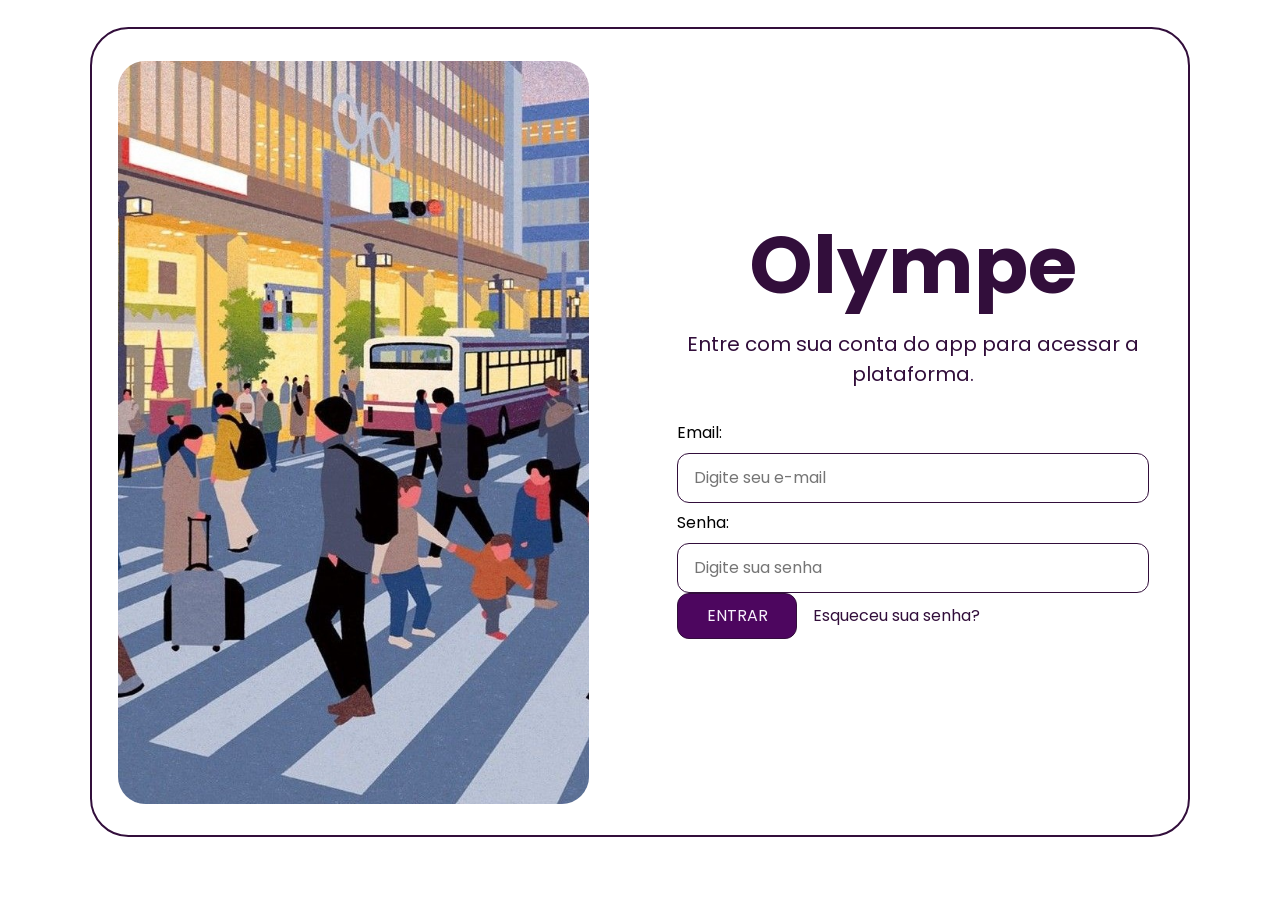
==== commit 33305a56: "Correção semântica" ====
--- a/view/admin.html
+++ b/view/admin.html
@@ -36,7 +36,7 @@
 
         <section id="dashboard">
 
-            <h1 style="display: flex; justify-self: center;">
+            <h1 class="centralizar-flex">
                 Área do Administrador
             </h1>
 
@@ -46,8 +46,8 @@
                     Gerenciar instituições
                 </a>
 
-                <a href="denuncias-admin.html" class="botao-admin">
-                    Gerenciar relatos
+                <a href="minhas-denuncias.html" class="botao-admin">
+                    Consultar relatos
                 </a>
 
                 <a href="funcionarios.html" class="botao-admin">
--- a/css/style.css
+++ b/css/style.css
@@ -42,10 +42,11 @@
     padding: 3%;
     display: flex;
     justify-content: space-between;
+    gap: 20px;
 }
 #menu {
     margin-top: 1%;
-    width: 40vw;
+    max-width: 50vw;
     display: flex;
     justify-content: space-between;
 }
@@ -137,7 +138,7 @@
     width: 80%;
     border: #320e3b 1px solid;
     border-radius: 5vh;
-    margin-top: -15vh;
+    top: 8vh;
 }
 #conteudo_sobre {
     display: flex;
@@ -1283,6 +1284,7 @@
 }
 
 .cabecalho-mapeamento h1 {
+    width: 100%;
     font-size: 2.6rem;
     color: #320e3b;
     margin: 0 0 8px;
@@ -1360,6 +1362,7 @@
 
 #form-denuncia input[type="text"],
 #form-denuncia input[type="date"],
+#form-denuncia input[type="email"],
 #form-denuncia select,
 #form-denuncia textarea {
     width: 100%;
@@ -1394,6 +1397,60 @@
     color: #666;
 }
 
+/* Botão de buscar endereço */
+.btn-buscar {
+    display: inline-flex;
+    align-items: center;
+    justify-content: center;
+
+    width: 46px;
+    height: 46px;
+
+    border: none;
+    border-radius: 8px;
+
+    background-color: #2878e8;
+    color: #fff;
+
+    cursor: pointer;
+    transition: background-color 0.2s ease;
+}
+
+.btn-buscar:hover {
+    background-color: #1b5fc2;
+}
+
+.btn-buscar:focus-visible {
+    outline: 2px solid #35104f;
+    outline-offset: 3px;
+}
+
+.btn-buscar svg {
+    width: 20px;
+    height: 20px;
+}
+
+.busca-endereco {
+    display: flex;
+    gap: 8px;
+    align-items: stretch;
+}
+
+.busca-endereco input {
+    flex: 1;
+    min-width: 0;
+}
+
+@media (max-width: 480px) {
+    .busca-endereco {
+        gap: 6px;
+    }
+
+    .btn-buscar {
+        flex-shrink: 0;
+    }
+}
+
 /* Orientação */
 
 .orientacao-relato {
@@ -1952,3 +2009,299 @@
     }
 
 }
+
+
+/* =========================================================
+   AJUSTES DE ORGANIZAÇÃO, ACESSIBILIDADE E RESPONSIVIDADE
+   ========================================================= */
+
+:root {
+    --cor-texto: #320e3b;
+    --cor-roxo: #4d065f;
+    --cor-rosa: #dd1155;
+    --cor-fundo: #f7f1fc;
+    --largura-conteudo: 1200px;
+}
+
+*,
+*::before,
+*::after {
+    box-sizing: border-box;
+}
+
+body {
+    min-width: 320px;
+    line-height: 1.5;
+}
+
+img {
+    max-width: 100%;
+    height: auto;
+}
+
+input,
+select,
+textarea,
+button {
+    font: inherit;
+}
+
+button,
+a {
+    -webkit-tap-highlight-color: transparent;
+}
+
+:focus-visible {
+    outline: 3px solid #9b59c4;
+    outline-offset: 3px;
+}
+
+[hidden] {
+    display: none !important;
+}
+
+.texto-claro { color: #fff !important; }
+.botao-destaque {
+    display: flex;
+    align-items: center;
+    justify-content: center;
+    width: fit-content;
+    max-width: 100%;
+    min-height: 44px;
+    padding: 10px 20px;
+    color: #fff;
+    background: var(--cor-rosa);
+    border-radius: 999px;
+}
+.botao-destaque:hover { background: #b80e46; }
+.botao-inicio { margin-top: 24px; }
+.botao-mapeamento { margin: 0 auto 35px; }
+.botao-contato { margin: 24px auto 0; }
+.texto-pequeno { font-size: 1rem; }
+.titulo-sobre { text-align: center; padding: 5% 0 0; }
+.imagem-logo-sobre { height: 60vh; object-fit: contain; }
+.texto-centralizado { text-align: center; }
+.texto-aplicativo { padding: 5% 5% 0; }
+.texto-intro-aplicativo { width: min(75%, 900px); margin: 0 auto; padding: 2%; }
+.texto-extra { padding: 3%; }
+.linha-apoiadores { display: flex; align-items: center; justify-content: center; width: 80%; margin: 0 auto; gap: 24px; }
+.margem-contato { margin: 8vh; }
+.imagem-dispositivo { width: min(20vw, 260px); object-fit: contain; }
+.margem-inferior { margin-bottom: 5%; }
+.centralizar-flex { display: flex; justify-content: center; }
+.titulo-formulario { margin: 0 0 24px; text-align: center; }
+.texto-formulario { text-align: center; margin: 0 0 24px; }
+.link-esqueceu-senha { padding-left: 0; margin-left: 12px; }
+.imagem-pesquisadoras { width: min(60vw, 800px); height: auto; }
+.linha-orientador { display: flex; width: 80%; align-items: center; justify-content: center; gap: 24px; margin: 0 auto; }
+.imagem-orientador { width: min(40vw, 320px); padding: 6% 6% 0; object-fit: contain; }
+.texto-orientador { width: min(45vw, 600px); }
+.linha-apoio { display: flex; align-items: center; justify-content: space-around; gap: 20px;}
+.imagem-pactec { width: min(10vw, 100px); padding-bottom: 2%; object-fit: contain; }
+
+#cabecalho {
+    align-items: center;
+    gap: 24px;
+    flex-wrap: wrap;
+}
+#menu {
+    width: auto;
+    flex: 1 1 480px;
+    gap: clamp(12px, 2vw, 30px);
+    flex-wrap: wrap;
+}
+#acesso {
+    width: auto;
+    min-width: 110px;
+    height: auto;
+    min-height: 44px;
+    padding: 8px 14px;
+    gap: 8px;
+}
+#acesso img { width: 24px; height: 24px; object-fit: contain; }
+#principal {
+    height: auto;
+    min-height: 620px;
+    padding-bottom: 80px;
+    background-size: min(20vw, 250px) auto;
+}
+#principal h1 {
+    width: min(42%, 600px);
+    font-size: clamp(2.4rem, 5.5vw, 5rem);
+    max-width: 100%;
+}
+#texto-inicio {
+    width: min(38%, 500px);
+    font-size: clamp(1.05rem, 1.5vw, 1.5rem);
+}
+#shape_app { pointer-events: none; }
+#sobre { margin-top: -80px; }
+#conteudo_sobre { align-items: center; gap: 24px; }
+#conteudo_sobre p { flex: 1; width: auto; }
+#conteudo_sobre img { width: min(35%, 420px); height: auto; object-fit: contain; }
+#telas { flex-wrap: wrap; gap: 24px; padding: 0 4%; }
+.btn-telas { width: min(30%, 340px); height: auto; min-height: 280px; padding: 20px; }
+.btn-telas p { width: 100%; }
+.icon-box { max-width: 120px; max-height: 120px; object-fit: contain; }
+#conteudo_dispositivo { gap: 30px; align-items: center; flex-wrap: wrap; }
+#texto_dispositivo { width: min(40%, 500px); padding: 4%; }
+footer { height: auto; min-height: 100px; padding: 20px 4%; gap: 20px; flex-wrap: wrap; }
+#olympe-conteudo { padding: 3%; }
+#olympe-conteudo p { max-width: 100%; }
+.pagina-login { width: min(1100px, 92vw); height: auto; min-height: 90vh; margin: 3vh auto; }
+.pagina-login #conteudo-login { width: 100%; align-items: center; gap: 24px; }
+.pagina-login img { max-width: 45%; object-fit: cover; }
+#formulario-login { width: min(520px, 100%); padding: 24px; }
+#formulario-login input { width: 100%; box-sizing: border-box; padding: 12px 16px; border-radius: 12px; }
+#formulario-login button { width: auto; min-width: 120px; min-height: 44px; padding: 10px 18px; border-radius: 12px; }
+#formulario-login form { width: 100%; }
+#formulario-login label { display: inline-block; margin: 8px 0; }
+#formulario-login form > br { display: none; }
+.pagina-recuperacao #conteudo-login { gap: 0; }
+.pagina-recuperacao #formulario-login { width: 55%; }
+.pagina-recuperacao #formulario-login img { max-width: 45%; }
+.pagina-denuncias, .pagina-mapeamento, .pagina-conta, .pagina-equipe { overflow-x: hidden; }
+table { max-width: 100%; }
+pre, code { overflow-wrap: anywhere; }
+
+@media (max-width: 1024px) {
+    #cabecalho { justify-content: center; }
+    #menu { justify-content: center; }
+    #principal { min-height: 570px; }
+    #layout2 { width: 38vw; }
+    #shape_app { width: 52vw; }
+    #img1_inicio { width: 38%; right: 8vw; }
+    #layout3 { width: 13vw; right: 30vw; }
+    #sobre { width: 90%; }
+    #conteudo_sobre { flex-direction: column; }
+    #conteudo_sobre p { width: 100%; }
+    #conteudo_sobre img { width: min(45%, 400px); }
+    .experimente-content { flex-wrap: wrap; }
+    .qr-card { flex: 1 1 400px; }
+    .phone-decoration { width: 180px; height: 430px; }
+    .qr-image img { width: 150px; height: 180px; }
+    .imagem-dispositivo { width: 25vw; }
+    .pagina-login { width: 95vw; }
+    .pagina-login img { max-width: 40%; }
+}
+@media (max-width: 768px) {
+    h1 { width: auto; font-size: clamp(2rem, 8vw, 3rem); }
+    h4 { font-size: clamp(1.6rem, 5vw, 2.3rem); }
+    p { font-size: 1rem; }
+    #cabecalho { padding: 20px; }
+    #cabecalho h2 { text-align: center; }
+    #menu { flex-basis: 100%; }
+    #principal {
+        display: flex;
+        flex-direction: column;
+        min-height: 0;
+        height: auto;
+        padding: 40px 6% 360px;
+        background-size: 25vw auto;
+        background-position: left bottom;
+    }
+    #principal h1, #texto-inicio { width: 100%; }
+    #principal h1 { max-width: 600px; }
+    #texto-inicio { max-width: 520px; margin-top: 20px; }
+    #shape_app { width: 100%; height: 340px; top: auto; bottom: 0; }
+    #layout1 { width: 55%; height: 230px; right: 28%; top: 60px; }
+    #layout2 { width: 55%; height: 350px; top: 0; }
+    #img1_inicio { width: 42%; right: 8%; top: 40px; }
+    #layout3 { width: 120px; height: 140px; top: 80px; right: 45%; }
+    #layout3 img { width: 30px; }
+    #sobre { margin-top: -30px; }
+    #conteudo_sobre img { width: 55%; }
+    #telas { flex-direction: column; align-items: center; }
+    .btn-telas { width: 100%; max-width: 440px; min-height: 0; }
+    .icon-box { margin: 10px auto 20px; }
+    .experimente { padding: 55px 5%; }
+    .experimente-content { flex-direction: column; }
+    .qr-card { width: 100%; min-height: 0; padding: 24px; }
+    .qr-info { align-items: flex-start; }
+    .qr-icon { width: 75px; height: 75px; font-size: 35px; }
+    .qr-bottom { gap: 16px; flex-wrap: wrap; justify-content: center; }
+    .qr-image img { width: 150px; height: 150px; }
+    .phone-decoration { width: 150px; height: 360px; }
+    #conteudo_dispositivo { flex-direction: column; }
+    #texto_dispositivo { width: 100%; padding: 20px; }
+    .imagem-dispositivo { width: min(50vw, 260px); }
+    footer { text-align: center; }
+    #olympe-conteudo { width: 94%; }
+    .imagem-pesquisadoras { width: 100%; }
+    .linha-orientador { width: 100%; }
+    .imagem-orientador { width: 30%; }
+    .texto-orientador { width: auto; flex: 1; }
+    .imagem-pactec { width: 120px; }
+    .pagina-login { display: block; width: 94vw; min-height: 0; padding: 15px; }
+    .pagina-login #conteudo-login { flex-direction: column; }
+    .pagina-login #conteudo-login > img { max-width: 100%; width: 100%; height: 200px; border-radius: 20px; }
+    #formulario-login { width: 100%; padding: 10px; }
+    .pagina-recuperacao #formulario-login { width: 100%; }
+    .conteudo-denuncias { width: 92%; margin: 30px auto; }
+    .lista-denuncias { padding: 20px; }
+    .cabecalho-denuncias { padding: 18px 5%; gap: 15px; flex-wrap: wrap; }
+    .cabecalho-cartao-denuncia { flex-wrap: wrap; }
+    .folhas-mapeamento { grid-template-columns: 1fr; }
+    .folha { padding: 22px; }
+    .painel-equipe { padding: 20px; }
+}
+@media (max-width: 480px) {
+    #cabecalho { gap: 14px; }
+    #menu { gap: 10px; }
+    #menu a { font-size: .8rem; }
+    #principal { padding-bottom: 300px; }
+    #shape_app { height: 290px; }
+    #layout1 { height: 180px; }
+    #layout2 { height: 300px; }
+    #img1_inicio { width: 48%; }
+    #layout3 { width: 95px; height: 115px; right: 48%; font-size: .8rem; }
+    #sobre { border-radius: 20px; }
+    #conteudo_sobre p { padding: 5%; }
+    #conteudo_sobre img { width: 70%; }
+    .experimente-header h2 { font-size: 1.8rem; }
+    .qr-card { padding: 18px; border-radius: 20px; }
+    .qr-info { flex-direction: column; }
+    .qr-bottom { flex-direction: column; }
+    .qr-steps { border-left: 0; border-top: 2px solid #e2c9f0; padding: 12px 0 0; }
+    .phone-decoration { width: 130px; height: 300px; }
+    .linha-orientador { flex-direction: column; text-align: center; }
+    .imagem-orientador { width: 45%; }
+    .linha-apoio { flex-direction: column; }
+    .pagina-login { margin: 12px auto; padding: 10px; border-radius: 18px; }
+    #formulario-login h1 { font-size: 2rem; width: auto; }
+    #formulario-login button { width: 100%; }
+    #form-login > div { display: flex; flex-direction: column; gap: 12px; }
+    .link-esqueceu-senha { margin: 0; }
+    .conteudo-denuncias { width: 94%; }
+    .lista-denuncias { padding: 15px; }
+    .cartao-denuncia { padding: 15px; }
+    .pagina-mapeamento { padding: 16px 12px; }
+    .folha { padding: 16px; }
+    #mapa { height: 280px; }
+    .botoes-conta { flex-direction: column; }
+}
+@media (prefers-reduced-motion: reduce) {
+    html { scroll-behavior: auto; }
+    *, *::before, *::after { transition-duration: .01ms !important; animation-duration: .01ms !important; animation-iteration-count: 1 !important; }
+}
+
+
+/* Mensagens reutilizáveis para os formulários e scripts */
+.mensagem-mapeamento,
+.mensagem-erro,
+.mensagem-sucesso,
+.mensagem-info {
+    margin-top: 15px;
+    padding: 12px;
+    border-radius: 8px;
+    line-height: 1.5;
+}
+.mensagem-erro { background: #fde8e8; color: #a32020; }
+.mensagem-sucesso { background: #e6f4ea; color: #216e39; }
+.mensagem-info { background: #e8f1fc; color: #24558a; }
+.texto-alerta-email { font-weight: bold; }
+.link-login-recuperacao {
+    display: block;
+    margin-top: 20px;
+    text-align: center;
+}
